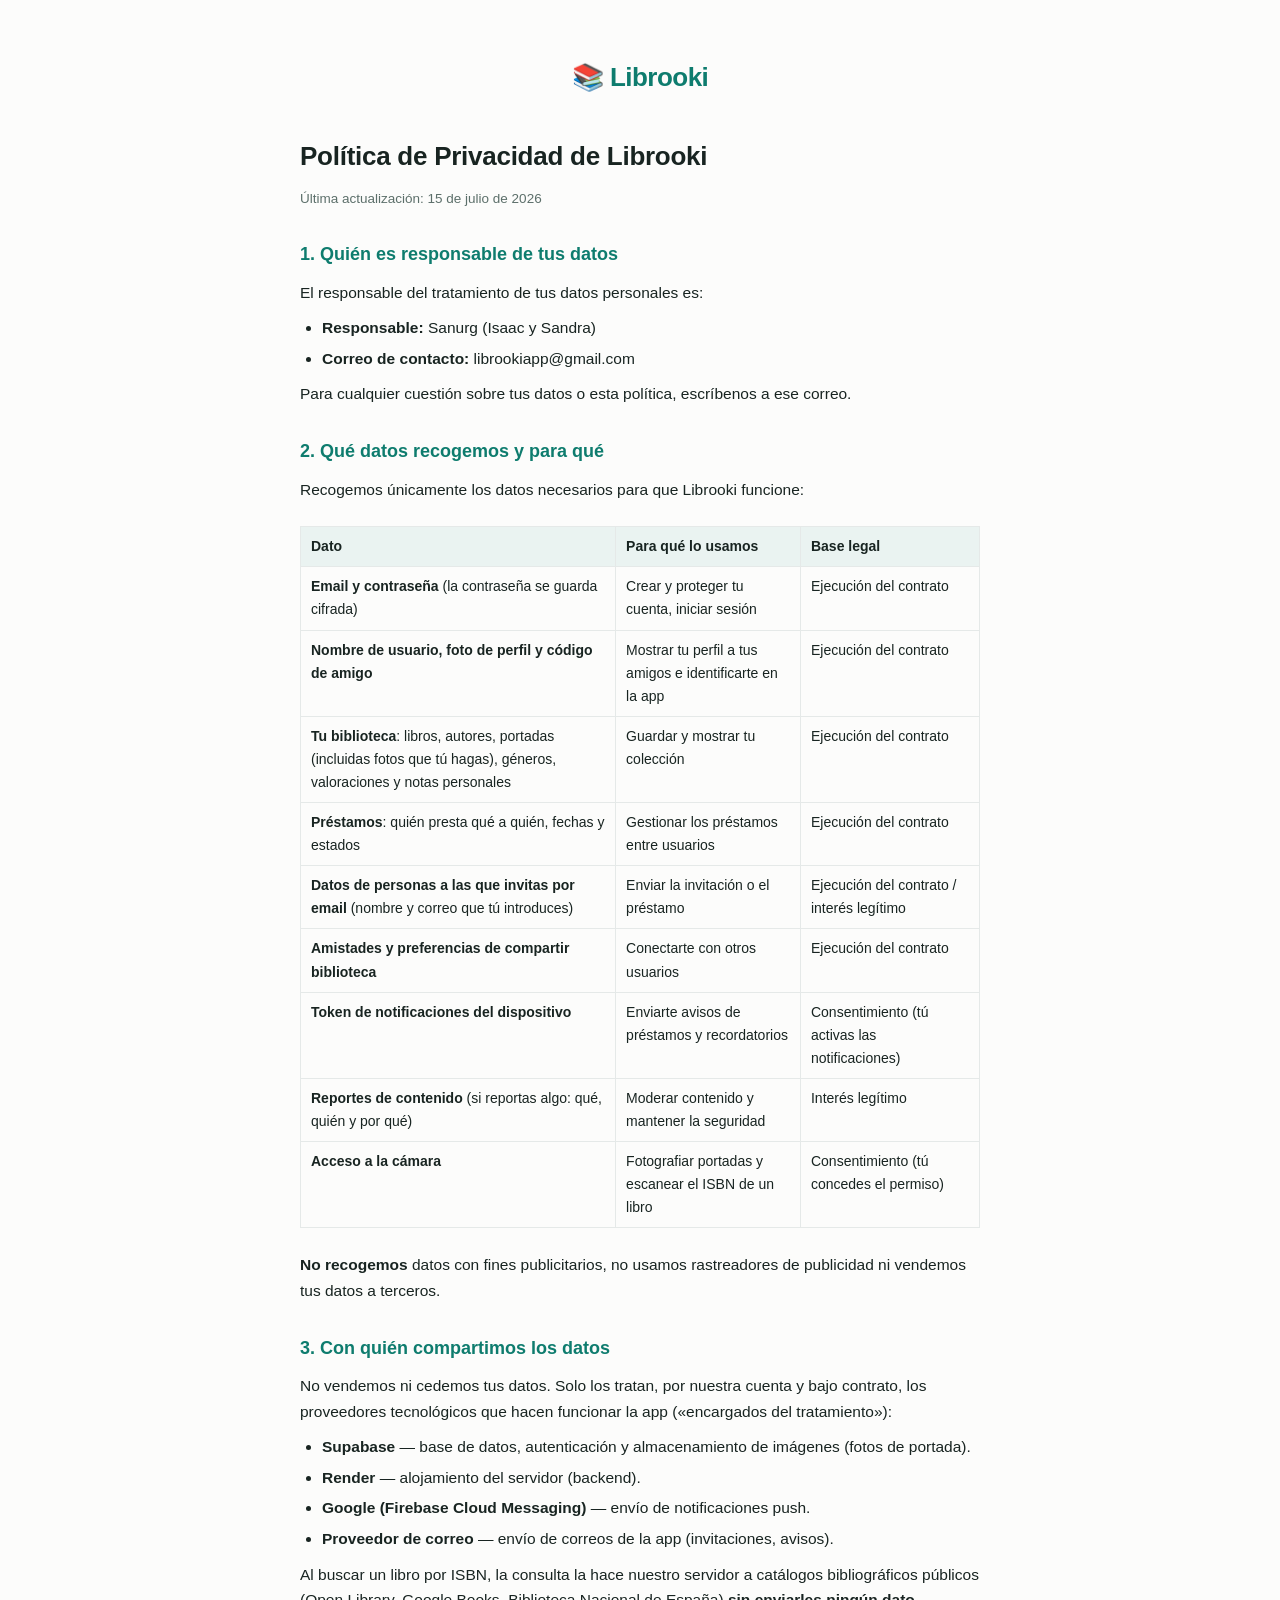
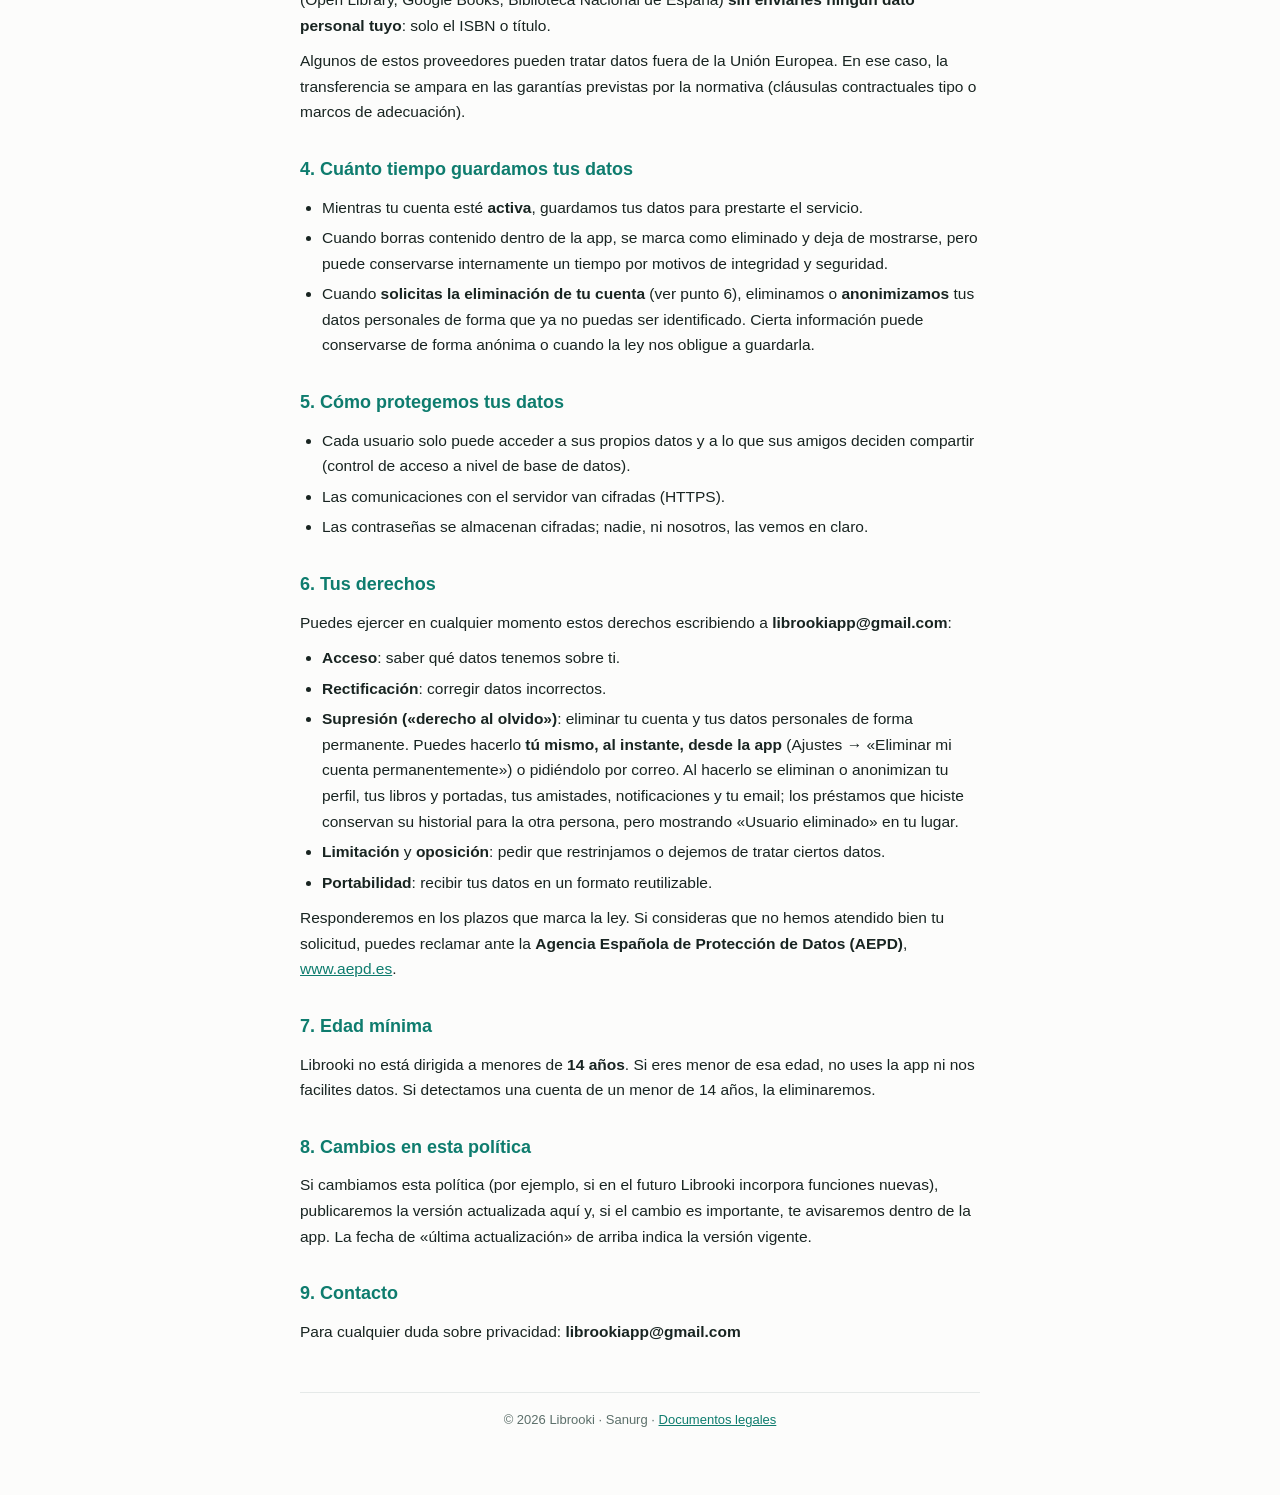
==== privacidad.html @ 110033d6 "Politica de privacidad y terminos de uso de Librooki" ====
<!DOCTYPE html>
<html lang="es">
<head>
  <meta charset="UTF-8" />
  <meta name="viewport" content="width=device-width, initial-scale=1.0" />
  <title>Política de Privacidad — Librooki</title>
  <link rel="stylesheet" href="estilo.css" />
</head>
<body>
  <div class="wrap">
    <header class="site">
      <a class="brand" href="index.html">📚 Librooki</a>
    </header>

    <h1>Política de Privacidad de Librooki</h1>
    <p class="updated">Última actualización: 15 de julio de 2026</p>

    <h2>1. Quién es responsable de tus datos</h2>
    <p>El responsable del tratamiento de tus datos personales es:</p>
    <ul>
      <li><strong>Responsable:</strong> Sanurg (Isaac y Sandra)</li>
      <li><strong>Correo de contacto:</strong> librookiapp@gmail.com</li>
    </ul>
    <p>Para cualquier cuestión sobre tus datos o esta política, escríbenos a ese correo.</p>

    <h2>2. Qué datos recogemos y para qué</h2>
    <p>Recogemos únicamente los datos necesarios para que Librooki funcione:</p>
    <div class="tablewrap">
      <table>
        <tr><th>Dato</th><th>Para qué lo usamos</th><th>Base legal</th></tr>
        <tr><td><strong>Email y contraseña</strong> (la contraseña se guarda cifrada)</td><td>Crear y proteger tu cuenta, iniciar sesión</td><td>Ejecución del contrato</td></tr>
        <tr><td><strong>Nombre de usuario, foto de perfil y código de amigo</strong></td><td>Mostrar tu perfil a tus amigos e identificarte en la app</td><td>Ejecución del contrato</td></tr>
        <tr><td><strong>Tu biblioteca</strong>: libros, autores, portadas (incluidas fotos que tú hagas), géneros, valoraciones y notas personales</td><td>Guardar y mostrar tu colección</td><td>Ejecución del contrato</td></tr>
        <tr><td><strong>Préstamos</strong>: quién presta qué a quién, fechas y estados</td><td>Gestionar los préstamos entre usuarios</td><td>Ejecución del contrato</td></tr>
        <tr><td><strong>Datos de personas a las que invitas por email</strong> (nombre y correo que tú introduces)</td><td>Enviar la invitación o el préstamo</td><td>Ejecución del contrato / interés legítimo</td></tr>
        <tr><td><strong>Amistades y preferencias de compartir biblioteca</strong></td><td>Conectarte con otros usuarios</td><td>Ejecución del contrato</td></tr>
        <tr><td><strong>Token de notificaciones del dispositivo</strong></td><td>Enviarte avisos de préstamos y recordatorios</td><td>Consentimiento (tú activas las notificaciones)</td></tr>
        <tr><td><strong>Reportes de contenido</strong> (si reportas algo: qué, quién y por qué)</td><td>Moderar contenido y mantener la seguridad</td><td>Interés legítimo</td></tr>
        <tr><td><strong>Acceso a la cámara</strong></td><td>Fotografiar portadas y escanear el ISBN de un libro</td><td>Consentimiento (tú concedes el permiso)</td></tr>
      </table>
    </div>
    <p><strong>No recogemos</strong> datos con fines publicitarios, no usamos rastreadores de publicidad ni vendemos tus datos a terceros.</p>

    <h2>3. Con quién compartimos los datos</h2>
    <p>No vendemos ni cedemos tus datos. Solo los tratan, por nuestra cuenta y bajo contrato, los proveedores tecnológicos que hacen funcionar la app («encargados del tratamiento»):</p>
    <ul>
      <li><strong>Supabase</strong> — base de datos, autenticación y almacenamiento de imágenes (fotos de portada).</li>
      <li><strong>Render</strong> — alojamiento del servidor (backend).</li>
      <li><strong>Google (Firebase Cloud Messaging)</strong> — envío de notificaciones push.</li>
      <li><strong>Proveedor de correo</strong> — envío de correos de la app (invitaciones, avisos).</li>
    </ul>
    <p>Al buscar un libro por ISBN, la consulta la hace nuestro servidor a catálogos bibliográficos públicos (Open Library, Google Books, Biblioteca Nacional de España) <strong>sin enviarles ningún dato personal tuyo</strong>: solo el ISBN o título.</p>
    <p>Algunos de estos proveedores pueden tratar datos fuera de la Unión Europea. En ese caso, la transferencia se ampara en las garantías previstas por la normativa (cláusulas contractuales tipo o marcos de adecuación).</p>

    <h2>4. Cuánto tiempo guardamos tus datos</h2>
    <ul>
      <li>Mientras tu cuenta esté <strong>activa</strong>, guardamos tus datos para prestarte el servicio.</li>
      <li>Cuando borras contenido dentro de la app, se marca como eliminado y deja de mostrarse, pero puede conservarse internamente un tiempo por motivos de integridad y seguridad.</li>
      <li>Cuando <strong>solicitas la eliminación de tu cuenta</strong> (ver punto 6), eliminamos o <strong>anonimizamos</strong> tus datos personales de forma que ya no puedas ser identificado. Cierta información puede conservarse de forma anónima o cuando la ley nos obligue a guardarla.</li>
    </ul>

    <h2>5. Cómo protegemos tus datos</h2>
    <ul>
      <li>Cada usuario solo puede acceder a sus propios datos y a lo que sus amigos deciden compartir (control de acceso a nivel de base de datos).</li>
      <li>Las comunicaciones con el servidor van cifradas (HTTPS).</li>
      <li>Las contraseñas se almacenan cifradas; nadie, ni nosotros, las vemos en claro.</li>
    </ul>

    <h2>6. Tus derechos</h2>
    <p>Puedes ejercer en cualquier momento estos derechos escribiendo a <strong>librookiapp@gmail.com</strong>:</p>
    <ul>
      <li><strong>Acceso</strong>: saber qué datos tenemos sobre ti.</li>
      <li><strong>Rectificación</strong>: corregir datos incorrectos.</li>
      <li><strong>Supresión («derecho al olvido»)</strong>: eliminar tu cuenta y tus datos personales de forma permanente. Puedes hacerlo <strong>tú mismo, al instante, desde la app</strong> (Ajustes → «Eliminar mi cuenta permanentemente») o pidiéndolo por correo. Al hacerlo se eliminan o anonimizan tu perfil, tus libros y portadas, tus amistades, notificaciones y tu email; los préstamos que hiciste conservan su historial para la otra persona, pero mostrando «Usuario eliminado» en tu lugar.</li>
      <li><strong>Limitación</strong> y <strong>oposición</strong>: pedir que restrinjamos o dejemos de tratar ciertos datos.</li>
      <li><strong>Portabilidad</strong>: recibir tus datos en un formato reutilizable.</li>
    </ul>
    <p>Responderemos en los plazos que marca la ley. Si consideras que no hemos atendido bien tu solicitud, puedes reclamar ante la <strong>Agencia Española de Protección de Datos (AEPD)</strong>, <a href="https://www.aepd.es" rel="noopener">www.aepd.es</a>.</p>

    <h2>7. Edad mínima</h2>
    <p>Librooki no está dirigida a menores de <strong>14 años</strong>. Si eres menor de esa edad, no uses la app ni nos facilites datos. Si detectamos una cuenta de un menor de 14 años, la eliminaremos.</p>

    <h2>8. Cambios en esta política</h2>
    <p>Si cambiamos esta política (por ejemplo, si en el futuro Librooki incorpora funciones nuevas), publicaremos la versión actualizada aquí y, si el cambio es importante, te avisaremos dentro de la app. La fecha de «última actualización» de arriba indica la versión vigente.</p>

    <h2>9. Contacto</h2>
    <p>Para cualquier duda sobre privacidad: <strong>librookiapp@gmail.com</strong></p>

    <footer>© 2026 Librooki · Sanurg · <a href="index.html">Documentos legales</a></footer>
  </div>
</body>
</html>
---- estilo.css ----
:root {
  --acc: #0E7C6E;
  --ink: #182421;
  --soft: #5c6f6a;
  --bg: #FCFCFB;
  --card: #ffffff;
  --line: #e5e9e8;
  --block: #EAF3F1;
}
@media (prefers-color-scheme: dark) {
  :root {
    --ink: #e8ece9;
    --soft: #9fb0ab;
    --bg: #141a18;
    --card: #1b2320;
    --line: #2a3531;
    --block: #1f2c28;
    --acc: #3fae9e;
  }
}
* { box-sizing: border-box; margin: 0; padding: 0; }
body {
  font-family: -apple-system, BlinkMacSystemFont, "Segoe UI", Arial, sans-serif;
  background: var(--bg);
  color: var(--ink);
  line-height: 1.65;
}
.wrap { max-width: 720px; margin: 0 auto; padding: 32px 20px 64px; }
header.site {
  text-align: center;
  padding: 24px 0 8px;
}
header.site .brand {
  font-size: 26px; font-weight: 800; color: var(--acc);
  letter-spacing: -0.02em; text-decoration: none;
}
header.site .sub { color: var(--soft); font-size: 14px; margin-top: 4px; }
h1 { font-size: 26px; margin: 28px 0 6px; letter-spacing: -0.01em; }
.updated { color: var(--soft); font-size: 13.5px; margin-bottom: 24px; }
h2 { font-size: 18px; margin: 30px 0 10px; color: var(--acc); }
p, li { font-size: 15.5px; }
p { margin: 10px 0; }
ul { padding-left: 22px; margin: 10px 0; }
li { margin: 5px 0; }
a { color: var(--acc); }
strong { color: var(--ink); }
table { border-collapse: collapse; width: 100%; margin: 14px 0; font-size: 14px; }
th, td { border: 1px solid var(--line); padding: 8px 10px; text-align: left; vertical-align: top; }
th { background: var(--block); }
.note {
  background: var(--block); border-radius: 10px; padding: 12px 16px;
  font-size: 14px; margin: 16px 0;
}
.tablewrap { overflow-x: auto; }
footer {
  margin-top: 48px; padding-top: 16px; border-top: 1px solid var(--line);
  color: var(--soft); font-size: 13px; text-align: center;
}
.cards { display: flex; flex-direction: column; gap: 12px; margin-top: 28px; }
.card {
  display: block; background: var(--card); border: 1px solid var(--line);
  border-radius: 12px; padding: 18px 20px; text-decoration: none;
}
.card .t { font-weight: 700; color: var(--ink); font-size: 16px; }
.card .d { color: var(--soft); font-size: 14px; margin-top: 2px; }
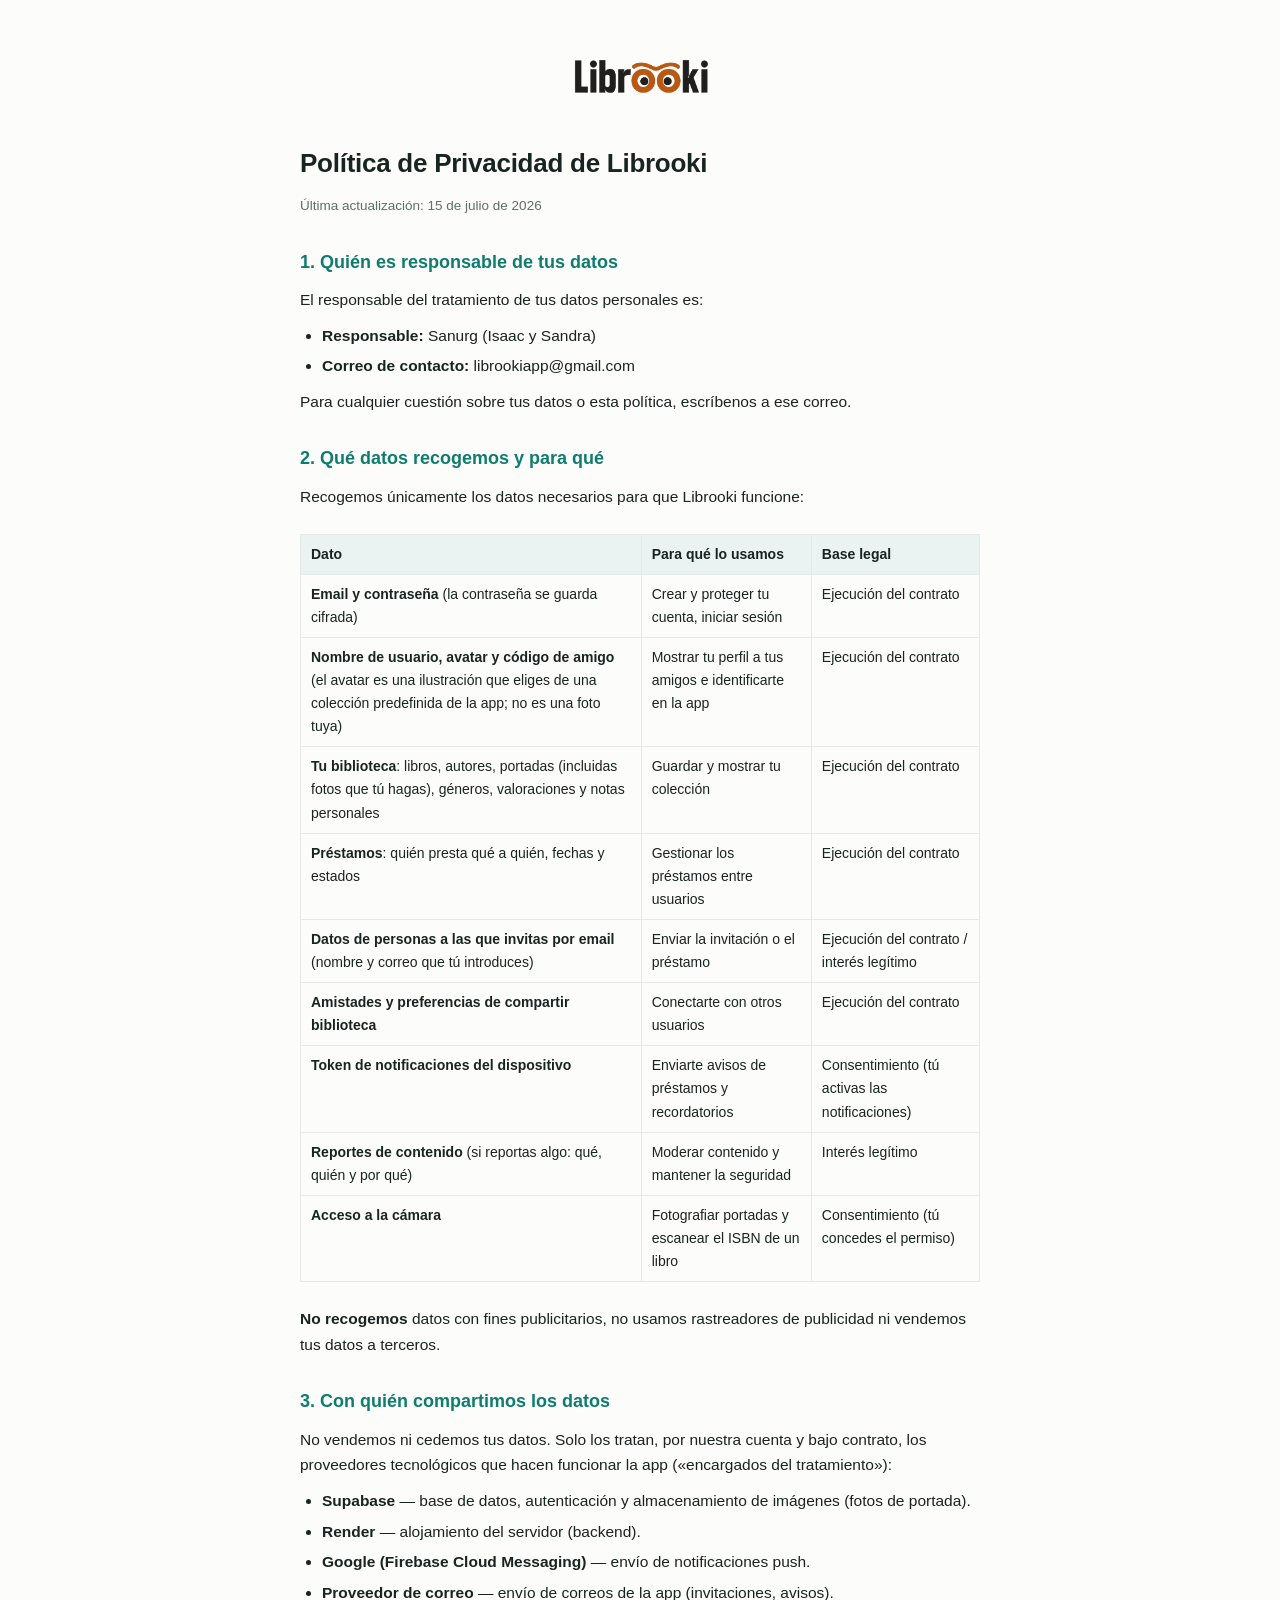
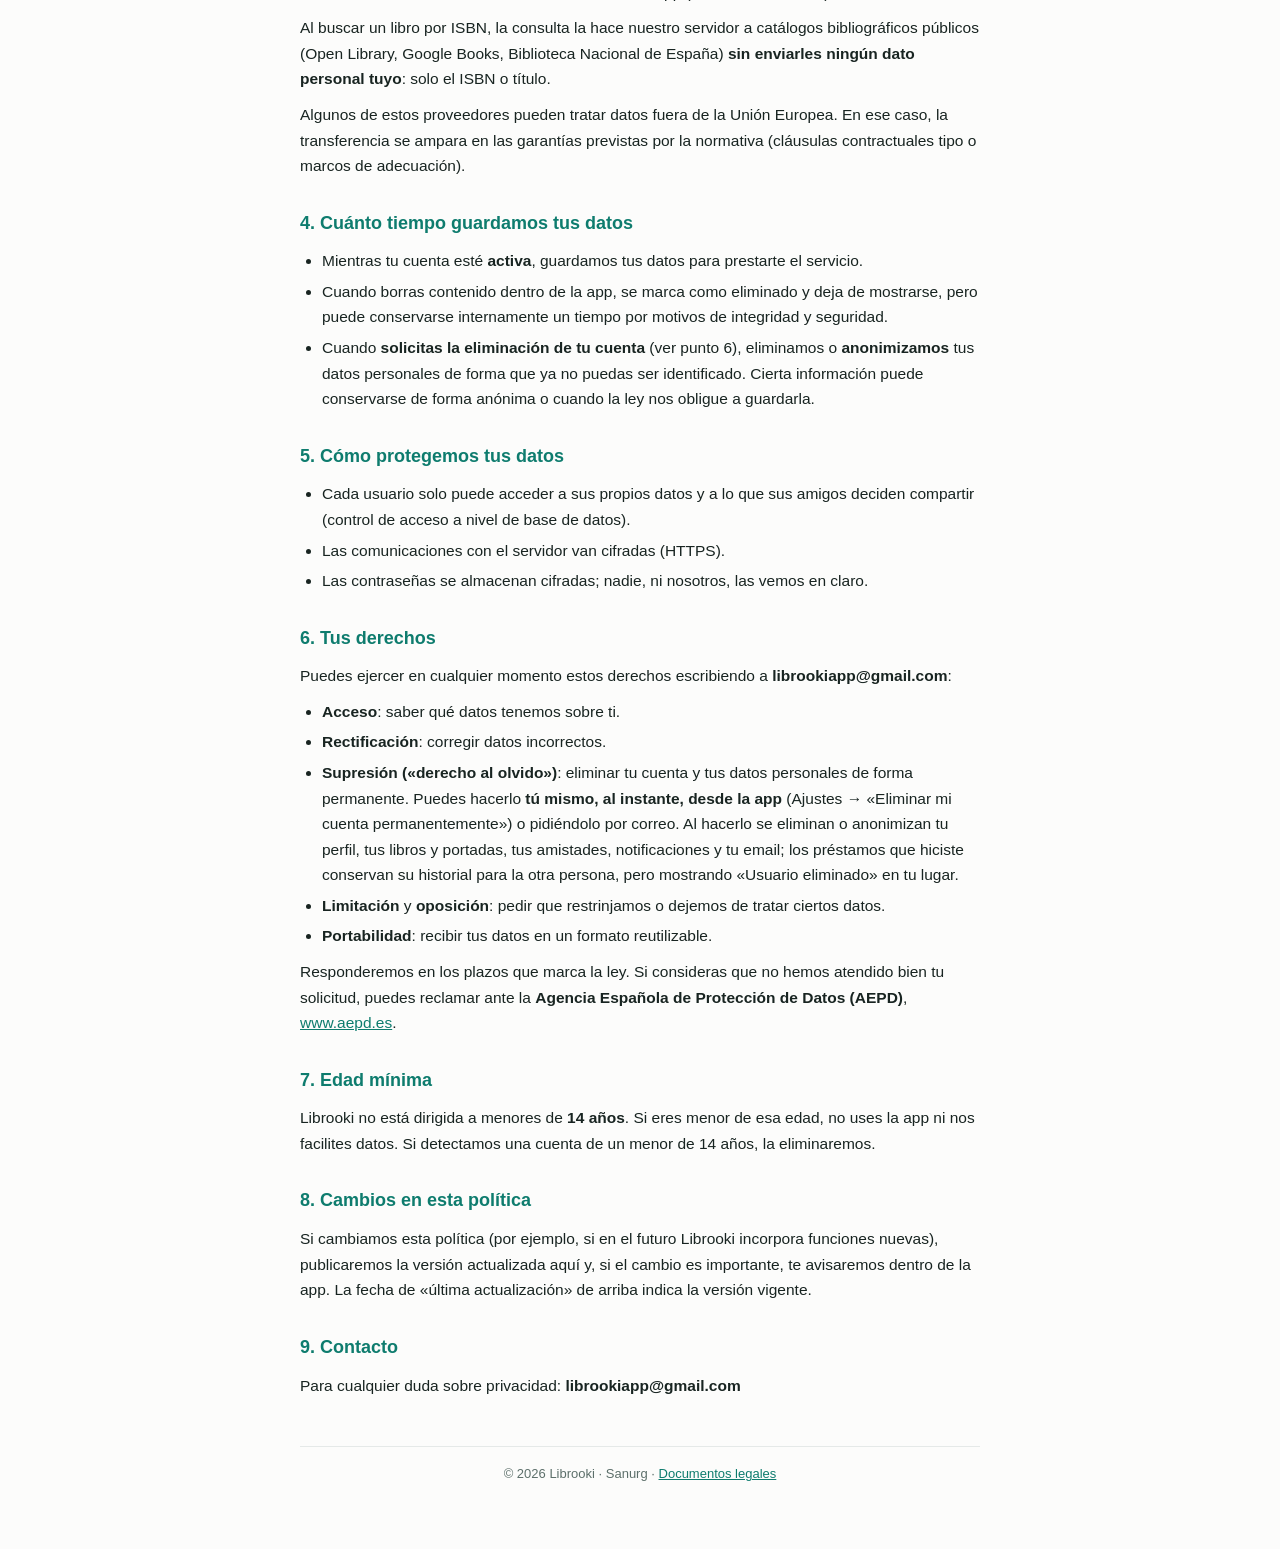
==== commit 96de5b91: "Logo real en cabeceras y correccion: el avatar es una ilustracion predefinida, no una foto" ====
--- a/privacidad.html
+++ b/privacidad.html
@@ -9,7 +9,10 @@
 <body>
   <div class="wrap">
     <header class="site">
-      <a class="brand" href="index.html">📚 Librooki</a>
+      <a href="index.html">
+        <img src="librooki-color.png"        alt="Librooki" class="logo-img logo-light" />
+        <img src="librooki-color-blanco.png" alt="Librooki" class="logo-img logo-dark" />
+      </a>
     </header>
 
     <h1>Política de Privacidad de Librooki</h1>
@@ -29,7 +32,7 @@
       <table>
         <tr><th>Dato</th><th>Para qué lo usamos</th><th>Base legal</th></tr>
         <tr><td><strong>Email y contraseña</strong> (la contraseña se guarda cifrada)</td><td>Crear y proteger tu cuenta, iniciar sesión</td><td>Ejecución del contrato</td></tr>
-        <tr><td><strong>Nombre de usuario, foto de perfil y código de amigo</strong></td><td>Mostrar tu perfil a tus amigos e identificarte en la app</td><td>Ejecución del contrato</td></tr>
+        <tr><td><strong>Nombre de usuario, avatar y código de amigo</strong> (el avatar es una ilustración que eliges de una colección predefinida de la app; no es una foto tuya)</td><td>Mostrar tu perfil a tus amigos e identificarte en la app</td><td>Ejecución del contrato</td></tr>
         <tr><td><strong>Tu biblioteca</strong>: libros, autores, portadas (incluidas fotos que tú hagas), géneros, valoraciones y notas personales</td><td>Guardar y mostrar tu colección</td><td>Ejecución del contrato</td></tr>
         <tr><td><strong>Préstamos</strong>: quién presta qué a quién, fechas y estados</td><td>Gestionar los préstamos entre usuarios</td><td>Ejecución del contrato</td></tr>
         <tr><td><strong>Datos de personas a las que invitas por email</strong> (nombre y correo que tú introduces)</td><td>Enviar la invitación o el préstamo</td><td>Ejecución del contrato / interés legítimo</td></tr>
--- a/estilo.css
+++ b/estilo.css
@@ -34,6 +34,12 @@
   font-size: 26px; font-weight: 800; color: var(--acc);
   letter-spacing: -0.02em; text-decoration: none;
 }
+.logo-img { height: 42px; width: auto; display: inline-block; }
+.logo-dark { display: none; }
+@media (prefers-color-scheme: dark) {
+  .logo-light { display: none; }
+  .logo-dark { display: inline-block; }
+}
 header.site .sub { color: var(--soft); font-size: 14px; margin-top: 4px; }
 h1 { font-size: 26px; margin: 28px 0 6px; letter-spacing: -0.01em; }
 .updated { color: var(--soft); font-size: 13.5px; margin-bottom: 24px; }
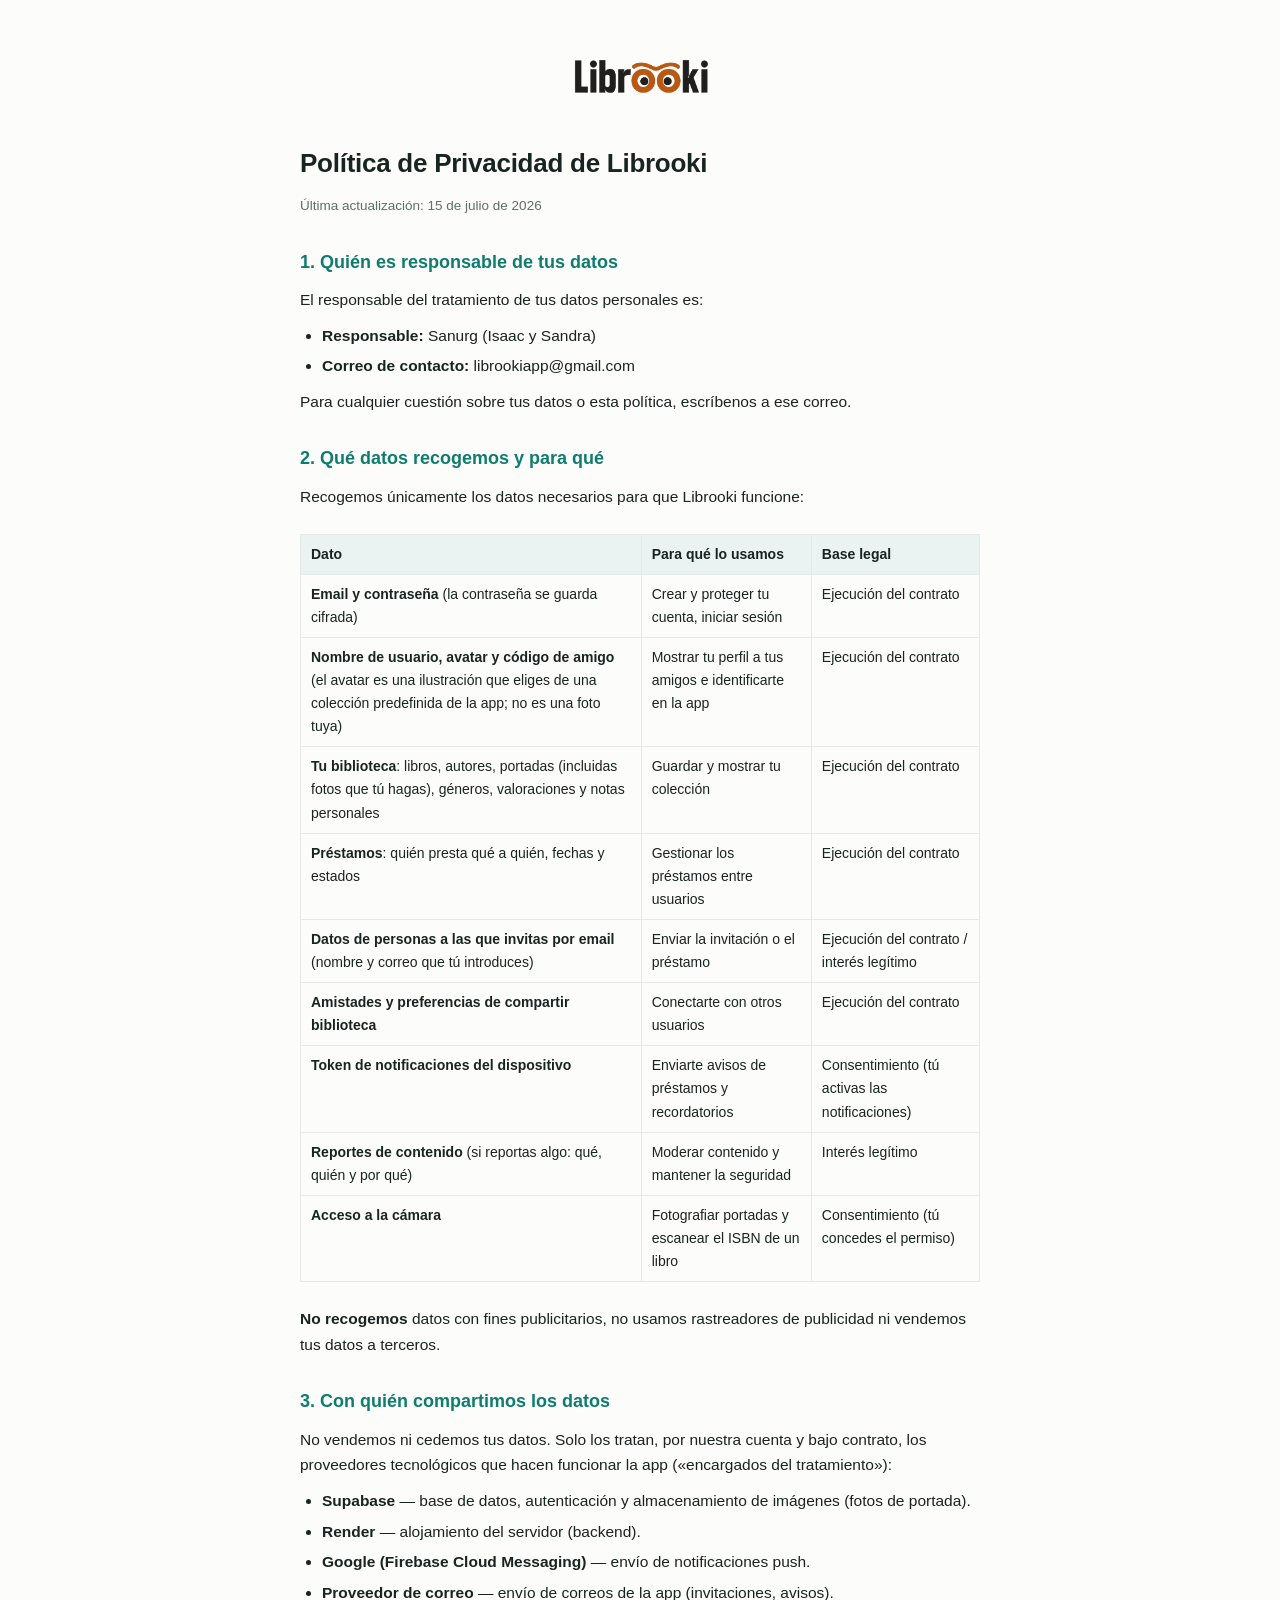
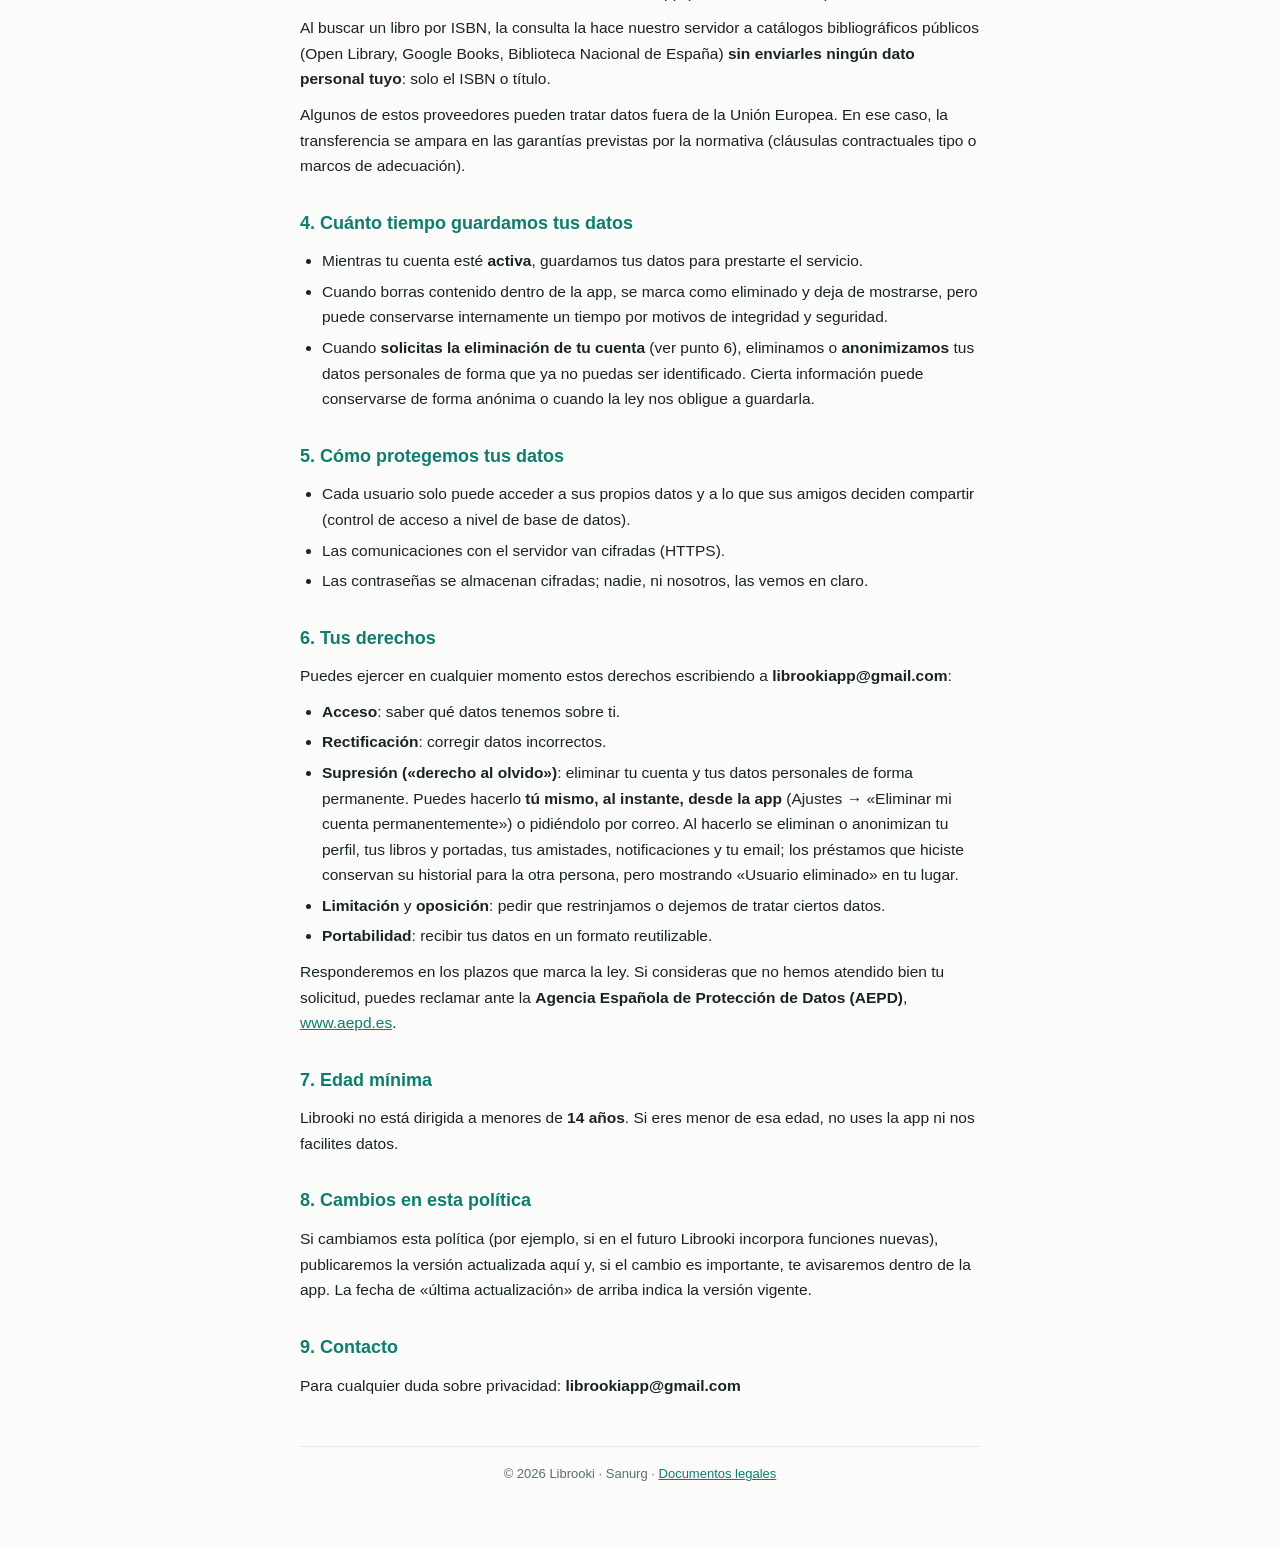
==== commit 899ad64b: "Quitar compromiso de deteccion de menores (no existe tal sistema)" ====
--- a/privacidad.html
+++ b/privacidad.html
@@ -81,7 +81,7 @@
     <p>Responderemos en los plazos que marca la ley. Si consideras que no hemos atendido bien tu solicitud, puedes reclamar ante la <strong>Agencia Española de Protección de Datos (AEPD)</strong>, <a href="https://www.aepd.es" rel="noopener">www.aepd.es</a>.</p>
 
     <h2>7. Edad mínima</h2>
-    <p>Librooki no está dirigida a menores de <strong>14 años</strong>. Si eres menor de esa edad, no uses la app ni nos facilites datos. Si detectamos una cuenta de un menor de 14 años, la eliminaremos.</p>
+    <p>Librooki no está dirigida a menores de <strong>14 años</strong>. Si eres menor de esa edad, no uses la app ni nos facilites datos.</p>
 
     <h2>8. Cambios en esta política</h2>
     <p>Si cambiamos esta política (por ejemplo, si en el futuro Librooki incorpora funciones nuevas), publicaremos la versión actualizada aquí y, si el cambio es importante, te avisaremos dentro de la app. La fecha de «última actualización» de arriba indica la versión vigente.</p>
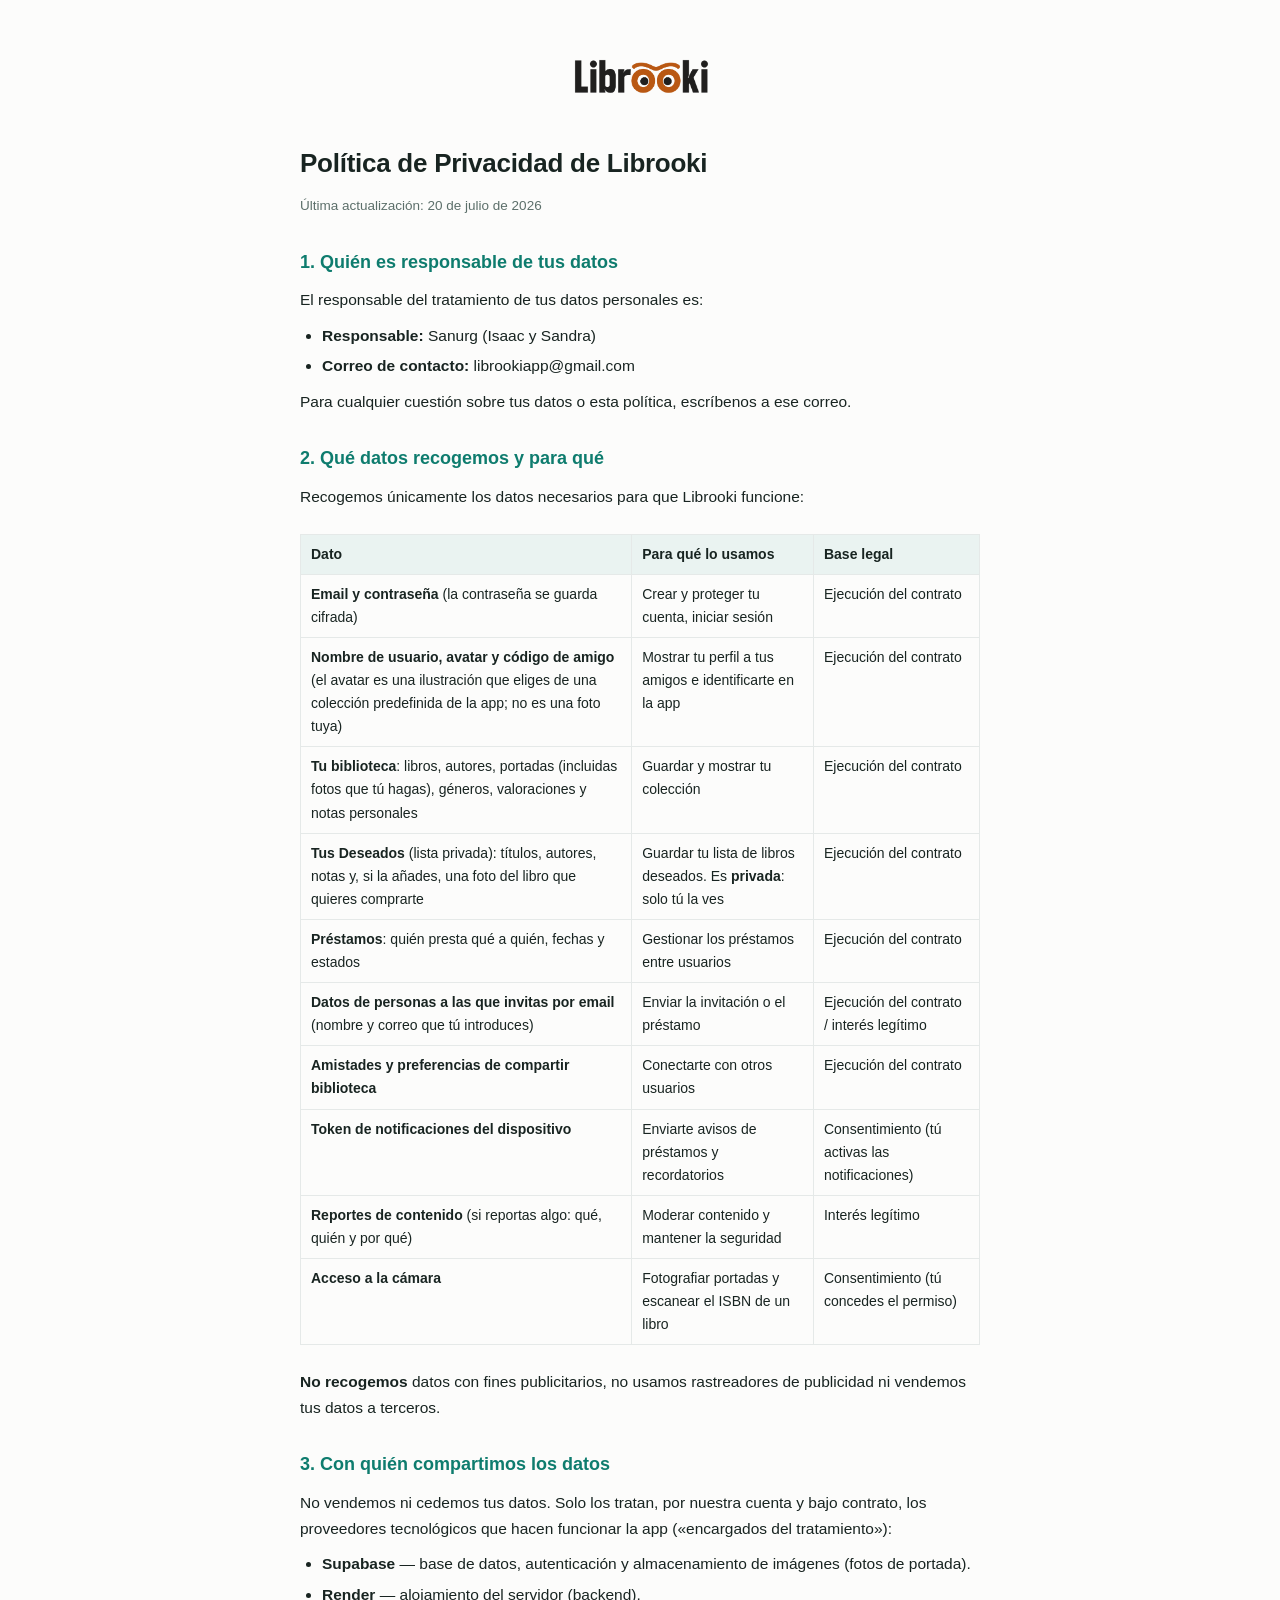
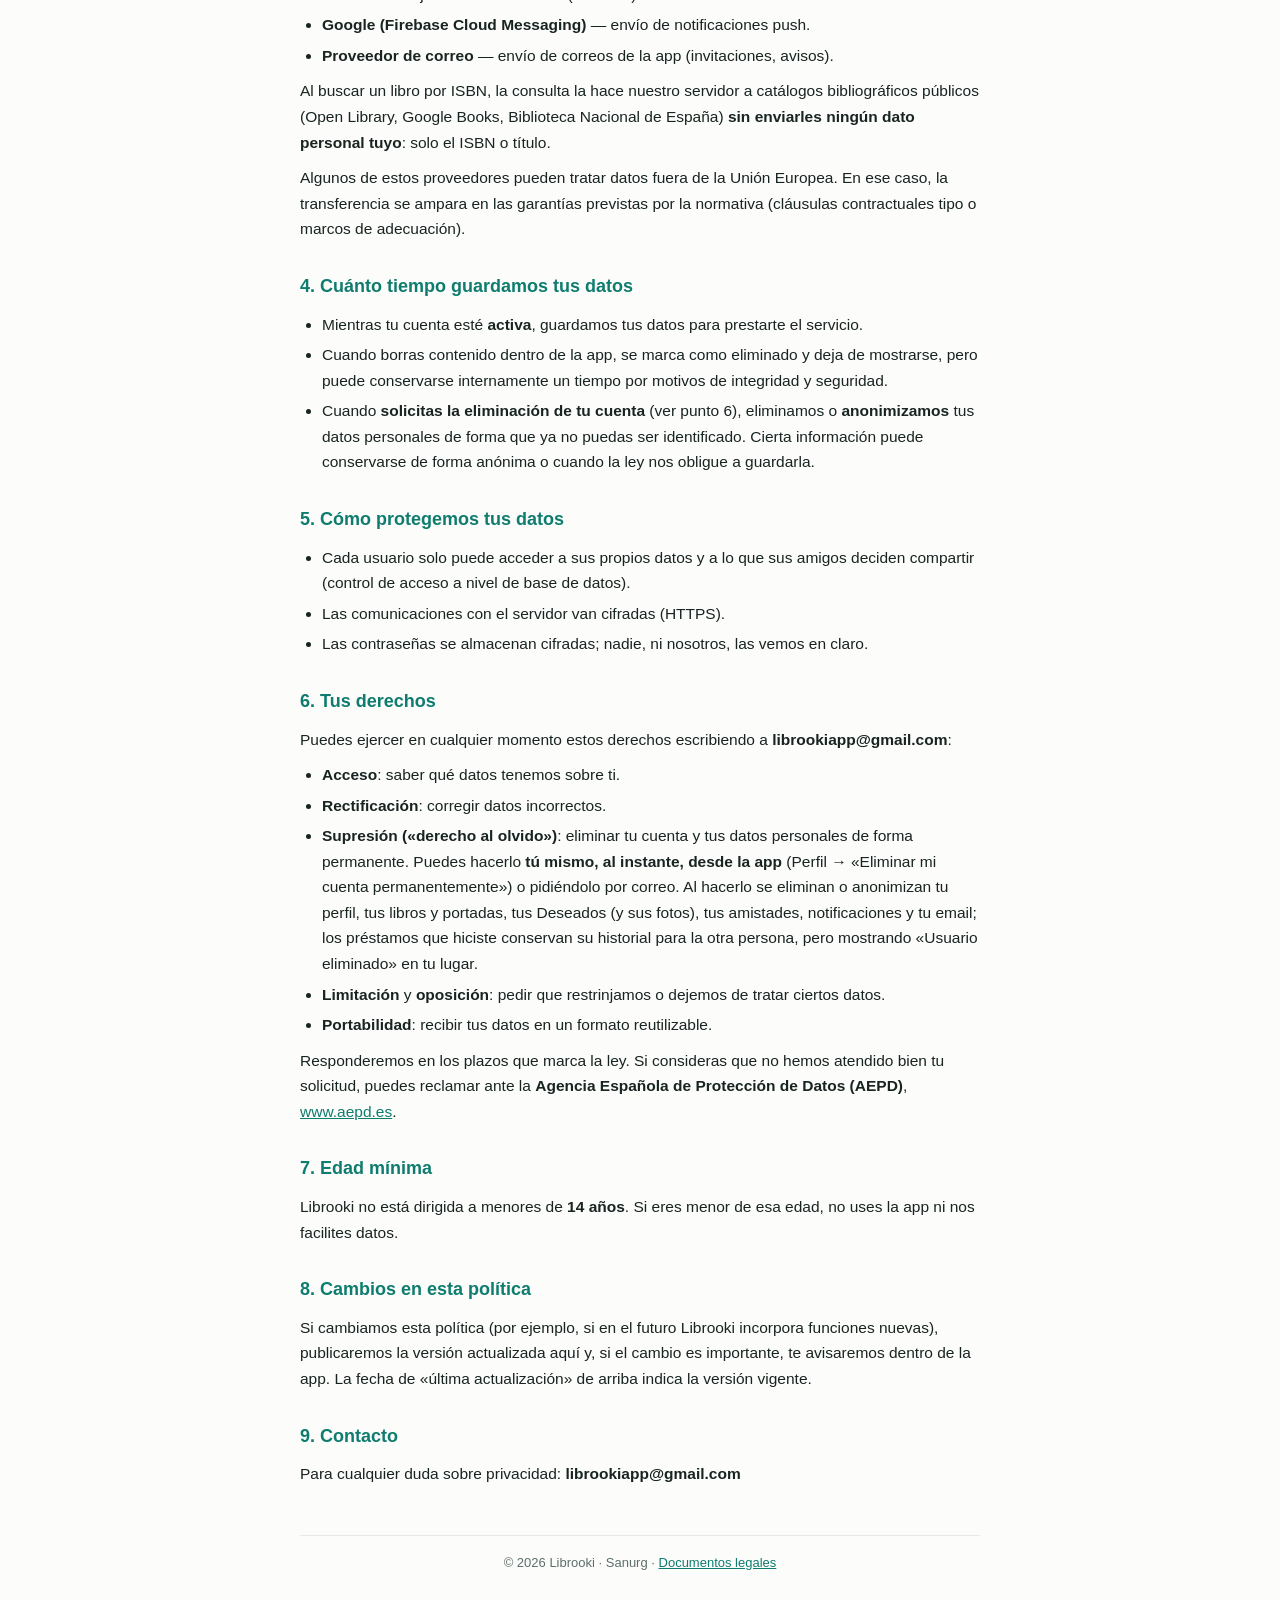
==== commit af586dbe: "Actualiza privacidad y terminos: Deseados, borrado en Perfil, fecha 20-jul" ====
--- a/privacidad.html
+++ b/privacidad.html
@@ -16,7 +16,7 @@
     </header>
 
     <h1>Política de Privacidad de Librooki</h1>
-    <p class="updated">Última actualización: 15 de julio de 2026</p>
+    <p class="updated">Última actualización: 20 de julio de 2026</p>
 
     <h2>1. Quién es responsable de tus datos</h2>
     <p>El responsable del tratamiento de tus datos personales es:</p>
@@ -34,6 +34,7 @@
         <tr><td><strong>Email y contraseña</strong> (la contraseña se guarda cifrada)</td><td>Crear y proteger tu cuenta, iniciar sesión</td><td>Ejecución del contrato</td></tr>
         <tr><td><strong>Nombre de usuario, avatar y código de amigo</strong> (el avatar es una ilustración que eliges de una colección predefinida de la app; no es una foto tuya)</td><td>Mostrar tu perfil a tus amigos e identificarte en la app</td><td>Ejecución del contrato</td></tr>
         <tr><td><strong>Tu biblioteca</strong>: libros, autores, portadas (incluidas fotos que tú hagas), géneros, valoraciones y notas personales</td><td>Guardar y mostrar tu colección</td><td>Ejecución del contrato</td></tr>
+        <tr><td><strong>Tus Deseados</strong> (lista privada): títulos, autores, notas y, si la añades, una foto del libro que quieres comprarte</td><td>Guardar tu lista de libros deseados. Es <strong>privada</strong>: solo tú la ves</td><td>Ejecución del contrato</td></tr>
         <tr><td><strong>Préstamos</strong>: quién presta qué a quién, fechas y estados</td><td>Gestionar los préstamos entre usuarios</td><td>Ejecución del contrato</td></tr>
         <tr><td><strong>Datos de personas a las que invitas por email</strong> (nombre y correo que tú introduces)</td><td>Enviar la invitación o el préstamo</td><td>Ejecución del contrato / interés legítimo</td></tr>
         <tr><td><strong>Amistades y preferencias de compartir biblioteca</strong></td><td>Conectarte con otros usuarios</td><td>Ejecución del contrato</td></tr>
@@ -74,7 +75,7 @@
     <ul>
       <li><strong>Acceso</strong>: saber qué datos tenemos sobre ti.</li>
       <li><strong>Rectificación</strong>: corregir datos incorrectos.</li>
-      <li><strong>Supresión («derecho al olvido»)</strong>: eliminar tu cuenta y tus datos personales de forma permanente. Puedes hacerlo <strong>tú mismo, al instante, desde la app</strong> (Ajustes → «Eliminar mi cuenta permanentemente») o pidiéndolo por correo. Al hacerlo se eliminan o anonimizan tu perfil, tus libros y portadas, tus amistades, notificaciones y tu email; los préstamos que hiciste conservan su historial para la otra persona, pero mostrando «Usuario eliminado» en tu lugar.</li>
+      <li><strong>Supresión («derecho al olvido»)</strong>: eliminar tu cuenta y tus datos personales de forma permanente. Puedes hacerlo <strong>tú mismo, al instante, desde la app</strong> (Perfil → «Eliminar mi cuenta permanentemente») o pidiéndolo por correo. Al hacerlo se eliminan o anonimizan tu perfil, tus libros y portadas, tus Deseados (y sus fotos), tus amistades, notificaciones y tu email; los préstamos que hiciste conservan su historial para la otra persona, pero mostrando «Usuario eliminado» en tu lugar.</li>
       <li><strong>Limitación</strong> y <strong>oposición</strong>: pedir que restrinjamos o dejemos de tratar ciertos datos.</li>
       <li><strong>Portabilidad</strong>: recibir tus datos en un formato reutilizable.</li>
     </ul>
